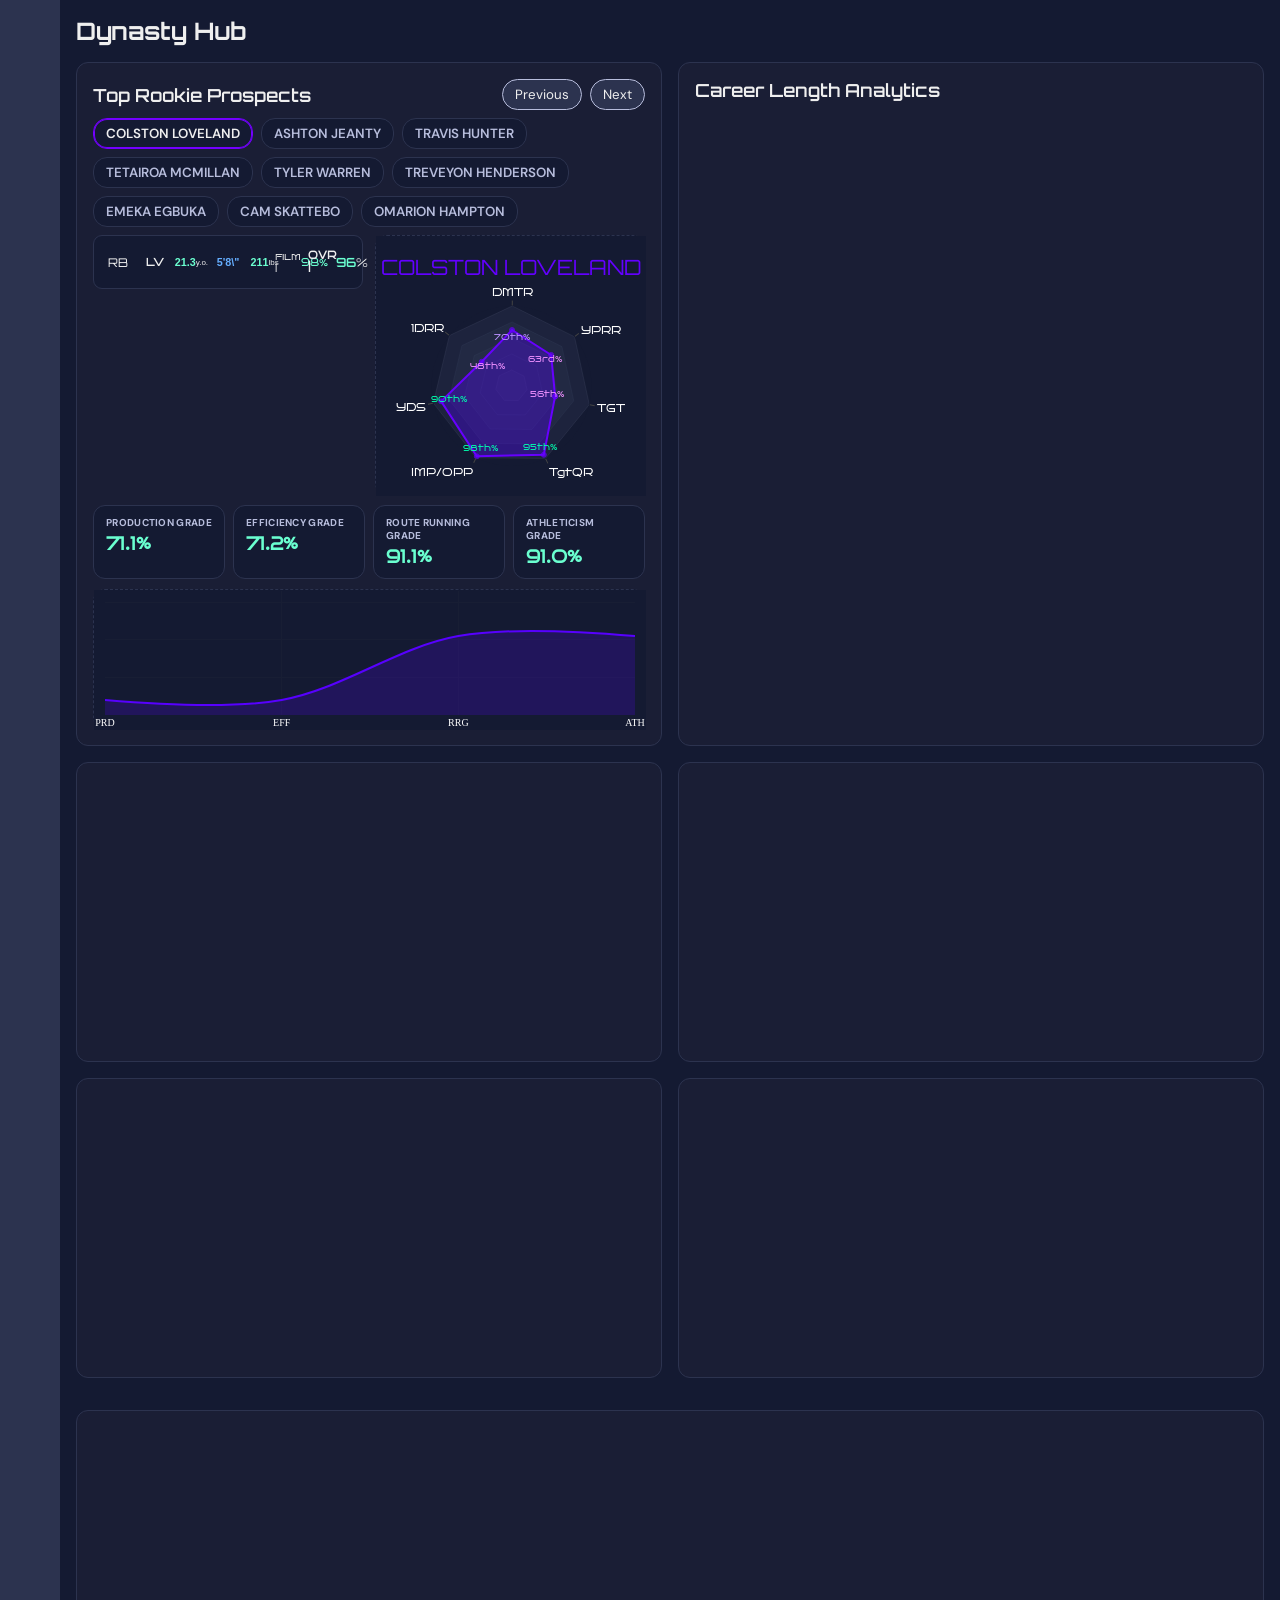
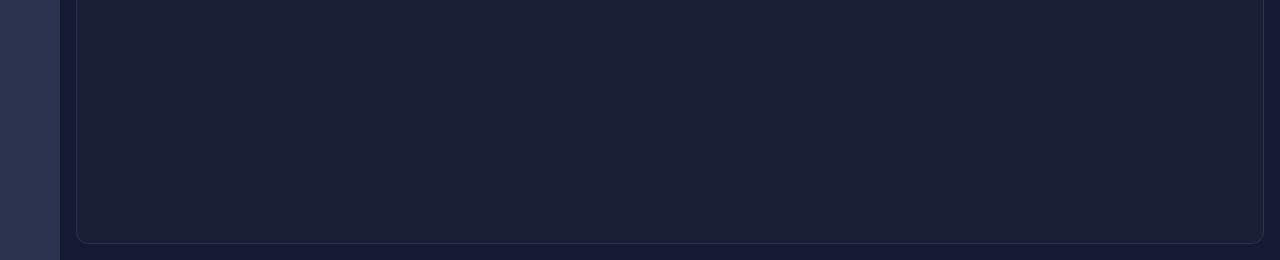
==== dynastyhub-home-rebuild/code/index.html @ ec9f7a8b "feat: add client-side homepage" ====
<!doctype html>
<html lang="en">
<head>
  <meta charset="utf-8" />
  <meta name="viewport" content="width=device-width, initial-scale=1" />
  <title>Dynasty Hub — Home</title>
  <link href="https://fonts.googleapis.com/css2?family=Orbitron:wght@600;700&family=Bruno+Ace&family=Syncopate:wght@400;700&family=DM+Sans:wght@400;500;700&family=Quicksand:wght@400;500;700&display=swap" rel="stylesheet">
  <link rel="stylesheet" href="./styles.css" />
  <script src="https://cdn.plot.ly/plotly-latest.min.js"></script>
</head>
<body>
  <noscript>Enable JavaScript.</noscript>
  <div id="app">
    <aside class="sidebar"></aside>
    <main class="main">
      <header class="header"><h1>Dynasty Hub</h1></header>
      <div class="top-row">
        <div class="panel prospects">
          <div class="panel-header">
            <h2>Top Rookie Prospects</h2>
            <div class="nav-buttons">
              <button id="prevBtn" class="nav-btn">Previous</button>
              <button id="nextBtn" class="nav-btn">Next</button>
            </div>
          </div>
          <div class="chips" id="chips"></div>
          <div class="mini-grid">
            <div id="miniTable"></div>
            <div id="radar" class="chart"></div>
          </div>
          <div id="statsRow" class="stats-row"></div>
          <div id="spark" class="chart spark"></div>
        </div>
        <div class="panel analytics">
          <div class="panel-header"><h2>Career Length Analytics</h2></div>
          <div class="embed-stack">
            <iframe id="embedSyop" class="embed" loading="lazy"></iframe>
            <iframe id="embedGauges" class="embed" loading="lazy"></iframe>
          </div>
        </div>
      </div>
      <div class="middle-grid">
        <div class="panel"><iframe id="embedChampionship" class="embed" loading="lazy"></iframe></div>
        <div class="panel"><iframe id="embedTop60" class="embed" loading="lazy"></iframe></div>
        <div class="panel"><iframe id="embedFlex" class="embed" loading="lazy"></iframe></div>
        <div class="panel"><iframe id="embedAllPos" class="embed" loading="lazy"></iframe></div>
      </div>
      <div class="panel full"><iframe id="embedHitRate" class="embed" loading="lazy"></iframe></div>
    </main>
  </div>
  <script type="module" src="./app.js"></script>
</body>
</html>
---- dynastyhub-home-rebuild/code/styles.css ----
:root {
  --color-canvas: #141a32;
  --color-surface: #1a1e35;
  --color-surface-secondary: #2c334f;
  --color-text: #efefef;
  --color-muted: #b7bddc;
  --color-accent: #7300ff;
  --color-info: #6bb0ff;
  --color-success: #6affd0;
  --color-danger: #ff0266;

  --radius-panel: 12px;
  --radius-chip: 14px;
  --radius-button: 18px;

  --font-heading: 'Orbitron', sans-serif;
  --font-display: 'Bruno Ace', sans-serif;
  --font-mono: 'Syncopate', sans-serif;
  --font-body: 'DM Sans', 'Quicksand', sans-serif;
}

* { box-sizing: border-box; }
body {
  margin: 0;
  background: var(--color-canvas);
  color: var(--color-text);
  font-family: var(--font-body);
}
#app {
  display: flex;
  min-height: 100vh;
}
.sidebar {
  width: 60px;
  background: var(--color-surface-secondary);
}
.main {
  flex: 1;
  padding: 16px;
  display: flex;
  flex-direction: column;
  gap: 16px;
}
.header h1 {
  margin: 0;
  font-family: var(--font-heading);
  font-size: 24px;
}
.top-row {
  display: grid;
  grid-template-columns: 1fr 1fr;
  gap: 16px;
}
.middle-grid {
  display: grid;
  grid-template-columns: 1fr 1fr;
  gap: 16px;
}
.panel {
  background: var(--color-surface);
  border: 1px solid var(--color-surface-secondary);
  border-radius: var(--radius-panel);
  padding: 16px;
  display: flex;
  flex-direction: column;
}
.panel.full {
  margin-top: 16px;
}
.panel-header {
  display: flex;
  justify-content: space-between;
  align-items: center;
  margin-bottom: 8px;
}
.panel-header h2 {
  margin: 0;
  font-family: var(--font-heading);
  font-size: 18px;
  font-weight: 600;
}
.chips {
  display: flex;
  flex-wrap: wrap;
  gap: 8px;
  margin-bottom: 8px;
}
.chip {
  background: var(--color-canvas);
  border: 1px solid var(--color-surface-secondary);
  border-radius: var(--radius-chip);
  padding: 6px 12px;
  color: var(--color-muted);
  font-family: var(--font-body);
  font-weight: 600;
  cursor: pointer;
}
.chip:hover,
.chip.active {
  border-color: var(--color-accent);
  color: var(--color-text);
  box-shadow: 0 0 0 1px var(--color-accent) inset;
}
.chip:focus-visible {
  outline: 2px solid var(--color-accent);
}
.mini-grid {
  display: grid;
  grid-template-columns: 1fr 1fr;
  gap: 12px;
}
.mini-table {
  display: grid;
  grid-template-columns: repeat(7, minmax(0, 1fr));
  gap: 4px;
  background: var(--color-canvas);
  border: 1px solid var(--color-surface-secondary);
  border-radius: 9px;
  padding: 8px;
  font-family: var(--font-heading);
  font-size: 12px;
}
.mini-table .cell {
  display: flex;
  align-items: center;
  justify-content: center;
  padding: 6px 4px;
}
.chart {
  background: var(--color-canvas);
  border: 1px dashed var(--color-surface-secondary);
  border-radius: var(--radius-panel);
  min-height: 260px;
}
.chart.spark {
  min-height: 140px;
}
.stats-row {
  display: grid;
  grid-template-columns: repeat(4, 1fr);
  gap: 8px;
  margin: 10px 0;
}
.stat-card {
  background: var(--color-canvas);
  border: 1px solid var(--color-surface-secondary);
  border-radius: var(--radius-panel);
  padding: 10px 12px;
  display: flex;
  flex-direction: column;
  gap: 4px;
}
.stat-title {
  font: 700 10px var(--font-body);
  color: var(--color-muted);
  letter-spacing: .03em;
}
.stat-value {
  font: 800 18px var(--font-display);
  color: var(--color-success);
}
.nav-buttons {
  display: flex;
  gap: 8px;
}
.nav-btn {
  background: var(--color-surface-secondary);
  border: 1px solid var(--color-muted);
  border-radius: var(--radius-button);
  padding: 6px 12px;
  color: var(--color-text);
  cursor: pointer;
  font-family: var(--font-body);
}
.nav-btn:hover {
  border-color: var(--color-accent);
}
.nav-btn:focus-visible {
  outline: 2px solid var(--color-accent);
}
.embed {
  width: 100%;
  height: 100%;
  border: 0;
  border-radius: var(--radius-panel);
}
.embed-stack {
  display: flex;
  flex-direction: column;
  gap: 12px;
  height: 100%;
}
.middle-grid .panel {
  height: 300px;
}
.panel.full .embed {
  height: 400px;
}

@media (max-width: 1100px) {
  .top-row,
  .middle-grid {
    grid-template-columns: 1fr;
  }
}
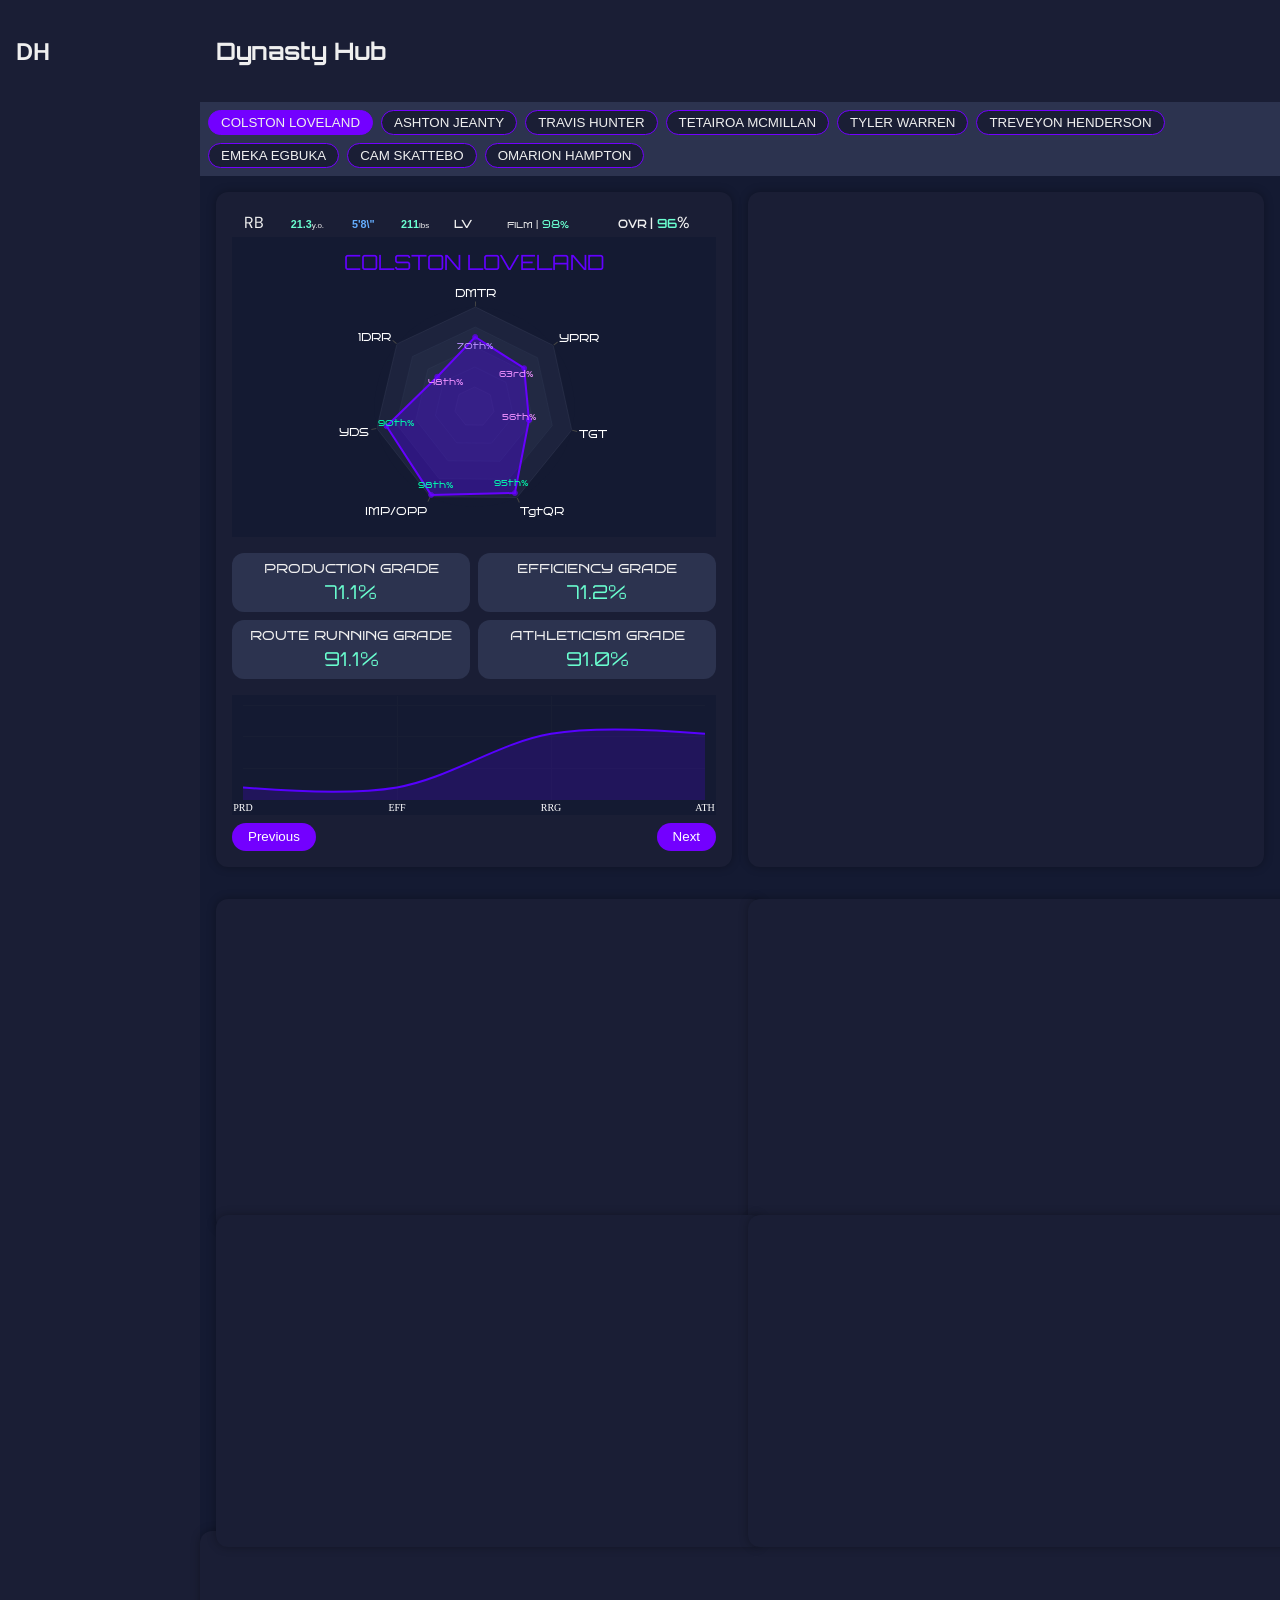
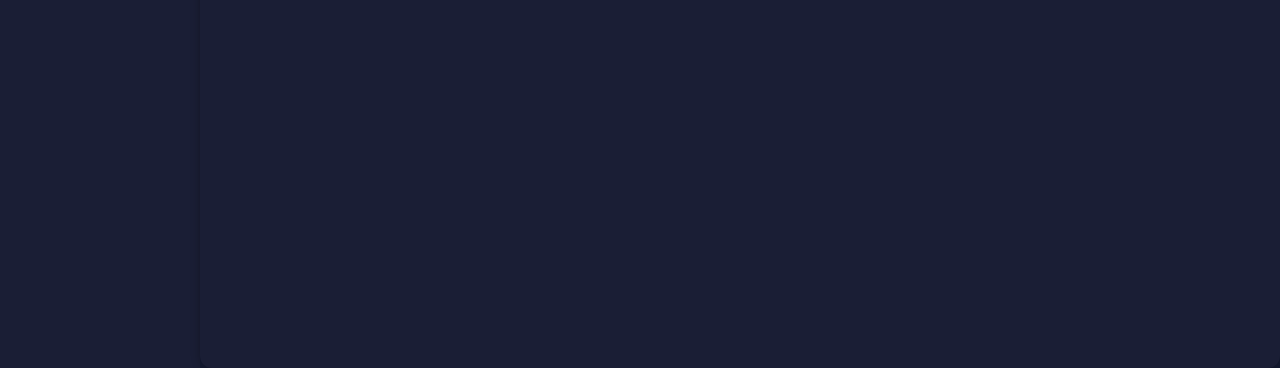
==== commit 9514b803: "feat: add client-only homepage" ====
--- a/dynastyhub-home-rebuild/code/index.html
+++ b/dynastyhub-home-rebuild/code/index.html
@@ -1,53 +1,67 @@
-<!doctype html>
+<!DOCTYPE html>
 <html lang="en">
 <head>
-  <meta charset="utf-8" />
-  <meta name="viewport" content="width=device-width, initial-scale=1" />
-  <title>Dynasty Hub — Home</title>
-  <link href="https://fonts.googleapis.com/css2?family=Orbitron:wght@600;700&family=Bruno+Ace&family=Syncopate:wght@400;700&family=DM+Sans:wght@400;500;700&family=Quicksand:wght@400;500;700&display=swap" rel="stylesheet">
-  <link rel="stylesheet" href="./styles.css" />
-  <script src="https://cdn.plot.ly/plotly-latest.min.js"></script>
+  <meta charset="UTF-8" />
+  <meta name="viewport" content="width=device-width, initial-scale=1.0" />
+  <title>Dynasty Hub Home</title>
+  <link rel="stylesheet" href="styles.css" />
+  <link href="https://fonts.googleapis.com/css2?family=Orbitron:wght@400;600&family=Bruno+Ace&family=Syncopate:wght@400;700&family=DM+Sans:wght@400;500;700&family=Quicksand:wght@400;500;700&display=swap" rel="stylesheet" />
+  <script src="https://cdn.plot.ly/plotly-2.24.1.min.js"></script>
 </head>
 <body>
-  <noscript>Enable JavaScript.</noscript>
-  <div id="app">
-    <aside class="sidebar"></aside>
+  <div class="app">
+    <aside class="sidebar">
+      <h1 class="logo">DH</h1>
+    </aside>
     <main class="main">
-      <header class="header"><h1>Dynasty Hub</h1></header>
-      <div class="top-row">
-        <div class="panel prospects">
-          <div class="panel-header">
-            <h2>Top Rookie Prospects</h2>
-            <div class="nav-buttons">
-              <button id="prevBtn" class="nav-btn">Previous</button>
-              <button id="nextBtn" class="nav-btn">Next</button>
+      <header class="header">
+        <h2>Dynasty Hub</h2>
+      </header>
+      <div class="chip-row" id="player-chips"></div>
+      <section class="top-row">
+        <div class="prospects-panel panel">
+          <div id="mini-table" class="mini-table"></div>
+          <div id="radar" class="chart radar"></div>
+          <div class="stat-cards">
+            <div class="stat-card">
+              <div class="stat-title">PRODUCTION GRADE</div>
+              <div class="stat-value" id="stat-production"></div>
+            </div>
+            <div class="stat-card">
+              <div class="stat-title">EFFICIENCY GRADE</div>
+              <div class="stat-value" id="stat-efficiency"></div>
+            </div>
+            <div class="stat-card">
+              <div class="stat-title" id="stat-metric3-title"></div>
+              <div class="stat-value" id="stat-metric3"></div>
+            </div>
+            <div class="stat-card">
+              <div class="stat-title">ATHLETICISM GRADE</div>
+              <div class="stat-value" id="stat-athleticism"></div>
             </div>
           </div>
-          <div class="chips" id="chips"></div>
-          <div class="mini-grid">
-            <div id="miniTable"></div>
-            <div id="radar" class="chart"></div>
-          </div>
-          <div id="statsRow" class="stats-row"></div>
-          <div id="spark" class="chart spark"></div>
-        </div>
-        <div class="panel analytics">
-          <div class="panel-header"><h2>Career Length Analytics</h2></div>
-          <div class="embed-stack">
-            <iframe id="embedSyop" class="embed" loading="lazy"></iframe>
-            <iframe id="embedGauges" class="embed" loading="lazy"></iframe>
+          <div id="sparkline" class="chart sparkline"></div>
+          <div class="nav-buttons">
+            <button id="prev">Previous</button>
+            <button id="next">Next</button>
           </div>
         </div>
-      </div>
-      <div class="middle-grid">
-        <div class="panel"><iframe id="embedChampionship" class="embed" loading="lazy"></iframe></div>
-        <div class="panel"><iframe id="embedTop60" class="embed" loading="lazy"></iframe></div>
-        <div class="panel"><iframe id="embedFlex" class="embed" loading="lazy"></iframe></div>
-        <div class="panel"><iframe id="embedAllPos" class="embed" loading="lazy"></iframe></div>
-      </div>
-      <div class="panel full"><iframe id="embedHitRate" class="embed" loading="lazy"></iframe></div>
+        <div class="analytics-panel panel">
+          <iframe id="embed-syop" class="embed" loading="lazy"></iframe>
+          <iframe id="embed-gauges" class="embed" loading="lazy"></iframe>
+        </div>
+      </section>
+      <section class="middle-grid">
+        <iframe id="embed-ownership" class="embed panel" loading="lazy"></iframe>
+        <iframe id="embed-top60" class="embed panel" loading="lazy"></iframe>
+        <iframe id="embed-flex" class="embed panel" loading="lazy"></iframe>
+        <iframe id="embed-ppr" class="embed panel" loading="lazy"></iframe>
+      </section>
+      <section class="bottom-embed panel">
+        <iframe id="embed-hit-rate" class="embed" loading="lazy"></iframe>
+      </section>
     </main>
   </div>
-  <script type="module" src="./app.js"></script>
+  <script src="app.js"></script>
 </body>
 </html>
--- a/dynastyhub-home-rebuild/code/styles.css
+++ b/dynastyhub-home-rebuild/code/styles.css
@@ -8,198 +8,190 @@
   --color-info: #6bb0ff;
   --color-success: #6affd0;
   --color-danger: #ff0266;
-
   --radius-panel: 12px;
   --radius-chip: 14px;
   --radius-button: 18px;
-
   --font-heading: 'Orbitron', sans-serif;
   --font-display: 'Bruno Ace', sans-serif;
   --font-mono: 'Syncopate', sans-serif;
   --font-body: 'DM Sans', 'Quicksand', sans-serif;
 }
 
-* { box-sizing: border-box; }
 body {
   margin: 0;
   background: var(--color-canvas);
   color: var(--color-text);
   font-family: var(--font-body);
 }
-#app {
-  display: flex;
+
+.app {
+  display: grid;
+  grid-template-columns: 200px 1fr;
   min-height: 100vh;
 }
+
 .sidebar {
-  width: 60px;
+  background: var(--color-surface);
+  padding: 1rem;
+}
+
+.header {
+  background: var(--color-surface);
+  padding: 1rem;
+  font-family: var(--font-heading);
+}
+
+.chip-row {
   background: var(--color-surface-secondary);
+  padding: 0.5rem;
+  display: flex;
+  flex-wrap: wrap;
+  gap: 0.5rem;
 }
-.main {
-  flex: 1;
-  padding: 16px;
-  display: flex;
-  flex-direction: column;
-  gap: 16px;
+
+.chip {
+  background: var(--color-surface);
+  border: 1px solid var(--color-accent);
+  border-radius: var(--radius-chip);
+  padding: 0.25rem 0.75rem;
+  color: var(--color-text);
+  font-family: var(--font-mono);
+  cursor: pointer;
 }
-.header h1 {
-  margin: 0;
-  font-family: var(--font-heading);
-  font-size: 24px;
+
+.chip.active {
+  background: var(--color-accent);
 }
+
 .top-row {
   display: grid;
   grid-template-columns: 1fr 1fr;
-  gap: 16px;
+  gap: 1rem;
+  padding: 1rem;
 }
+
+.panel {
+  background: var(--color-surface);
+  border-radius: var(--radius-panel);
+  padding: 1rem;
+  box-shadow: 0 0 10px rgba(0, 0, 0, 0.3);
+}
+
+.mini-table table {
+  width: 100%;
+  border-collapse: collapse;
+}
+
+.mini-table td {
+  padding: 0.25rem;
+  text-align: center;
+}
+
+.stat-cards {
+  display: grid;
+  grid-template-columns: repeat(2, 1fr);
+  gap: 0.5rem;
+  margin-top: 1rem;
+}
+
+.stat-card {
+  background: var(--color-surface-secondary);
+  border-radius: var(--radius-panel);
+  padding: 0.5rem;
+  text-align: center;
+}
+
+.stat-title {
+  font-family: var(--font-display);
+  font-size: 0.8rem;
+  margin-bottom: 0.25rem;
+}
+
+.stat-value {
+  font-family: var(--font-heading);
+  font-size: 1.2rem;
+  color: var(--color-success);
+}
+
+.chart {
+  width: 100%;
+}
+
+.radar {
+  height: 300px;
+}
+
+.sparkline {
+  height: 120px;
+  margin-top: 1rem;
+}
+
+.nav-buttons {
+  display: flex;
+  justify-content: space-between;
+  margin-top: 0.5rem;
+}
+
+button {
+  background: var(--color-accent);
+  color: #fff;
+  border: none;
+  border-radius: var(--radius-button);
+  padding: 0.4rem 1rem;
+  font-family: var(--font-mono);
+  cursor: pointer;
+}
+
+button:hover {
+  filter: brightness(1.2);
+}
+
+.analytics-panel {
+  display: flex;
+  flex-direction: column;
+  gap: 1rem;
+}
+
+.analytics-panel .embed {
+  flex: 1;
+  min-height: 200px;
+}
+
 .middle-grid {
+  padding: 1rem;
   display: grid;
   grid-template-columns: 1fr 1fr;
-  gap: 16px;
+  grid-template-rows: repeat(2, 300px);
+  gap: 1rem;
 }
-.panel {
-  background: var(--color-surface);
-  border: 1px solid var(--color-surface-secondary);
-  border-radius: var(--radius-panel);
-  padding: 16px;
-  display: flex;
-  flex-direction: column;
-}
-.panel.full {
-  margin-top: 16px;
-}
-.panel-header {
-  display: flex;
-  justify-content: space-between;
-  align-items: center;
-  margin-bottom: 8px;
-}
-.panel-header h2 {
-  margin: 0;
-  font-family: var(--font-heading);
-  font-size: 18px;
-  font-weight: 600;
-}
-.chips {
-  display: flex;
-  flex-wrap: wrap;
-  gap: 8px;
-  margin-bottom: 8px;
-}
-.chip {
-  background: var(--color-canvas);
-  border: 1px solid var(--color-surface-secondary);
-  border-radius: var(--radius-chip);
-  padding: 6px 12px;
-  color: var(--color-muted);
-  font-family: var(--font-body);
-  font-weight: 600;
-  cursor: pointer;
-}
-.chip:hover,
-.chip.active {
-  border-color: var(--color-accent);
-  color: var(--color-text);
-  box-shadow: 0 0 0 1px var(--color-accent) inset;
-}
-.chip:focus-visible {
-  outline: 2px solid var(--color-accent);
-}
-.mini-grid {
-  display: grid;
-  grid-template-columns: 1fr 1fr;
-  gap: 12px;
-}
-.mini-table {
-  display: grid;
-  grid-template-columns: repeat(7, minmax(0, 1fr));
-  gap: 4px;
-  background: var(--color-canvas);
-  border: 1px solid var(--color-surface-secondary);
-  border-radius: 9px;
-  padding: 8px;
-  font-family: var(--font-heading);
-  font-size: 12px;
-}
-.mini-table .cell {
-  display: flex;
-  align-items: center;
-  justify-content: center;
-  padding: 6px 4px;
-}
-.chart {
-  background: var(--color-canvas);
-  border: 1px dashed var(--color-surface-secondary);
-  border-radius: var(--radius-panel);
-  min-height: 260px;
-}
-.chart.spark {
-  min-height: 140px;
-}
-.stats-row {
-  display: grid;
-  grid-template-columns: repeat(4, 1fr);
-  gap: 8px;
-  margin: 10px 0;
-}
-.stat-card {
-  background: var(--color-canvas);
-  border: 1px solid var(--color-surface-secondary);
-  border-radius: var(--radius-panel);
-  padding: 10px 12px;
-  display: flex;
-  flex-direction: column;
-  gap: 4px;
-}
-.stat-title {
-  font: 700 10px var(--font-body);
-  color: var(--color-muted);
-  letter-spacing: .03em;
-}
-.stat-value {
-  font: 800 18px var(--font-display);
-  color: var(--color-success);
-}
-.nav-buttons {
-  display: flex;
-  gap: 8px;
-}
-.nav-btn {
-  background: var(--color-surface-secondary);
-  border: 1px solid var(--color-muted);
-  border-radius: var(--radius-button);
-  padding: 6px 12px;
-  color: var(--color-text);
-  cursor: pointer;
-  font-family: var(--font-body);
-}
-.nav-btn:hover {
-  border-color: var(--color-accent);
-}
-.nav-btn:focus-visible {
-  outline: 2px solid var(--color-accent);
-}
+
 .embed {
   width: 100%;
   height: 100%;
   border: 0;
   border-radius: var(--radius-panel);
 }
-.embed-stack {
-  display: flex;
-  flex-direction: column;
-  gap: 12px;
-  height: 100%;
+
+.bottom-embed {
+  padding: 1rem;
 }
-.middle-grid .panel {
-  height: 300px;
-}
-.panel.full .embed {
+
+.bottom-embed .embed {
   height: 400px;
 }
 
-@media (max-width: 1100px) {
-  .top-row,
+@media (max-width: 1200px) {
+  .app {
+    grid-template-columns: 1fr;
+  }
+  .sidebar {
+    display: none;
+  }
+  .top-row {
+    grid-template-columns: 1fr;
+  }
   .middle-grid {
     grid-template-columns: 1fr;
+    grid-template-rows: repeat(4, 300px);
   }
 }
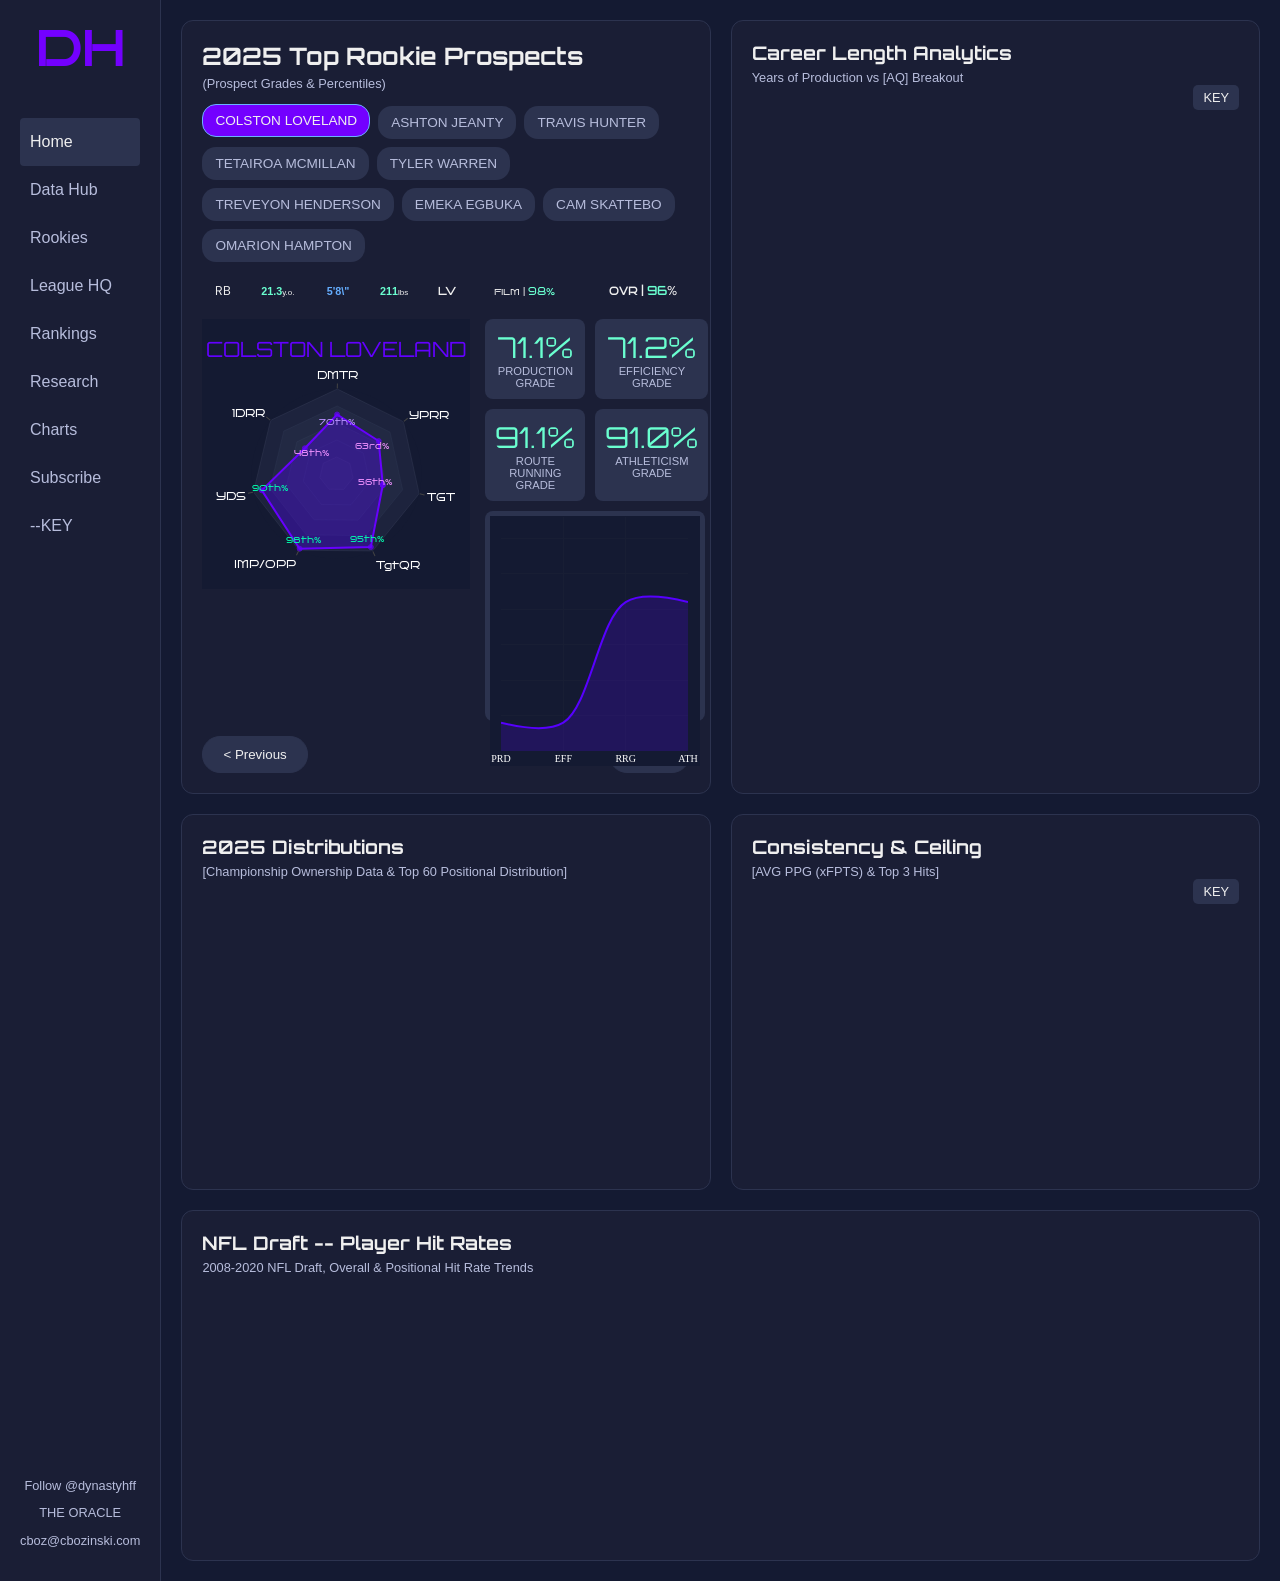
==== commit 178ebe19: "Rebuild Retool homepage as a client-only web app This commit introduces a new, standalone web applic" ====
--- a/dynastyhub-home-rebuild/code/index.html
+++ b/dynastyhub-home-rebuild/code/index.html
@@ -1,67 +1,119 @@
 <!DOCTYPE html>
 <html lang="en">
 <head>
-  <meta charset="UTF-8" />
-  <meta name="viewport" content="width=device-width, initial-scale=1.0" />
-  <title>Dynasty Hub Home</title>
-  <link rel="stylesheet" href="styles.css" />
-  <link href="https://fonts.googleapis.com/css2?family=Orbitron:wght@400;600&family=Bruno+Ace&family=Syncopate:wght@400;700&family=DM+Sans:wght@400;500;700&family=Quicksand:wght@400;500;700&display=swap" rel="stylesheet" />
-  <script src="https://cdn.plot.ly/plotly-2.24.1.min.js"></script>
+    <meta charset="UTF-8">
+    <meta name="viewport" content="width=device-width, initial-scale=1.0">
+    <title>Dynasty Hub Home</title>
+    <link rel="stylesheet" href="styles.css">
+    <script src="https://cdn.plot.ly/plotly-latest.min.js"></script>
+    <link href="https://fonts.googleapis.com/css2?family=Orbitron:wght@400;600;800&family=Bruno+Ace&family=Syncopate:wght@400;700&family=DM+Sans&family=Quicksand&display=swap" rel="stylesheet">
 </head>
 <body>
-  <div class="app">
-    <aside class="sidebar">
-      <h1 class="logo">DH</h1>
-    </aside>
-    <main class="main">
-      <header class="header">
-        <h2>Dynasty Hub</h2>
-      </header>
-      <div class="chip-row" id="player-chips"></div>
-      <section class="top-row">
-        <div class="prospects-panel panel">
-          <div id="mini-table" class="mini-table"></div>
-          <div id="radar" class="chart radar"></div>
-          <div class="stat-cards">
-            <div class="stat-card">
-              <div class="stat-title">PRODUCTION GRADE</div>
-              <div class="stat-value" id="stat-production"></div>
+    <div class="container">
+        <nav class="sidebar">
+            <div class="logo">
+                <h1>DH</h1>
             </div>
-            <div class="stat-card">
-              <div class="stat-title">EFFICIENCY GRADE</div>
-              <div class="stat-value" id="stat-efficiency"></div>
+            <ul>
+                <li><a href="#" class="active">Home</a></li>
+                <li><a href="#">Data Hub</a></li>
+                <li><a href="#">Rookies</a></li>
+                <li><a href="#">League HQ</a></li>
+                <li><a href="#">Rankings</a></li>
+                <li><a href="#">Research</a></li>
+                <li><a href="#">Charts</a></li>
+                <li><a href="#">Subscribe</a></li>
+                <li><a href="#">--KEY</a></li>
+            </ul>
+            <div class="socials">
+                <p>Follow @dynastyhff</p>
+                <p>THE ORACLE</p>
+                <p>cboz@cbozinski.com</p>
             </div>
-            <div class="stat-card">
-              <div class="stat-title" id="stat-metric3-title"></div>
-              <div class="stat-value" id="stat-metric3"></div>
+        </nav>
+        <main class="main-content">
+            <header class="header">
+                 <!-- Header is minimal based on screenshots -->
+            </header>
+            <div class="grid-container">
+                <section class="panel top-left-panel">
+                    <div class="panel-header">
+                        <h2>2025 Top Rookie Prospects</h2>
+                        <p>(Prospect Grades & Percentiles)</p>
+                    </div>
+                    <div class="chips-container" id="chips-container">
+                        <!-- Player chips will be inserted here by JavaScript -->
+                    </div>
+                    <div class="player-details-grid">
+                        <div class="player-info-table-container">
+                            <table class="player-info-table" id="player-info-table">
+                                <!-- Player table will be inserted here -->
+                            </table>
+                        </div>
+                        <div class="radar-chart-container">
+                            <div id="radar-chart"></div>
+                        </div>
+                        <div class="stats-container" id="stats-container">
+                            <div class="stat-cards" id="stat-cards">
+                                <!-- Stat cards will be inserted here -->
+                            </div>
+                             <div class="sparkline-chart-container">
+                                <div id="sparkline-chart"></div>
+                            </div>
+                        </div>
+                    </div>
+                    <div class="panel-footer">
+                        <button id="prev-button">&lt; Previous</button>
+                        <button id="next-button">Next &gt;</button>
+                    </div>
+                </section>
+
+                <section class="panel top-right-panel">
+                    <div class="panel-header">
+                        <h3>Career Length Analytics</h3>
+                        <p>Years of Production vs [AQ] Breakout</p>
+                        <div class="key">KEY</div>
+                    </div>
+                    <div class="iframe-container-top-right">
+                        <iframe id="syop-chart" src="" frameborder="0" scrolling="no"></iframe>
+                        <iframe id="position-average-chart" src="" frameborder="0" scrolling="no"></iframe>
+                    </div>
+                </section>
+
+                <section class="panel middle-left-panel">
+                     <div class="panel-header">
+                        <h3>2025 Distributions</h3>
+                        <p>[Championship Ownership Data & Top 60 Positional Distribution]</p>
+                     </div>
+                    <div class="iframe-container">
+                        <iframe id="championship-chart" src="" frameborder="0" scrolling="no"></iframe>
+                    </div>
+                </section>
+
+                <section class="panel middle-right-panel">
+                     <div class="panel-header">
+                        <h3>Consistency &amp; Ceiling</h3>
+                         <p>[AVG PPG (xFPTS) &amp; Top 3 Hits]</p>
+                         <div class="key">KEY</div>
+                    </div>
+                    <div class="iframe-container-grid">
+                        <iframe id="flex-top20-chart" src="" frameborder="0" scrolling="no"></iframe>
+                        <iframe id="all-pos-ppr-chart" src="" frameborder="0" scrolling="no"></iframe>
+                    </div>
+                </section>
+
+                <section class="panel full-width-panel">
+                     <div class="panel-header">
+                        <h3>NFL Draft -- Player Hit Rates</h3>
+                        <p>2008-2020 NFL Draft, Overall & Positional Hit Rate Trends</p>
+                    </div>
+                    <div class="iframe-container">
+                        <iframe id="hit-rate-chart" src="" frameborder="0" scrolling="no"></iframe>
+                    </div>
+                </section>
             </div>
-            <div class="stat-card">
-              <div class="stat-title">ATHLETICISM GRADE</div>
-              <div class="stat-value" id="stat-athleticism"></div>
-            </div>
-          </div>
-          <div id="sparkline" class="chart sparkline"></div>
-          <div class="nav-buttons">
-            <button id="prev">Previous</button>
-            <button id="next">Next</button>
-          </div>
-        </div>
-        <div class="analytics-panel panel">
-          <iframe id="embed-syop" class="embed" loading="lazy"></iframe>
-          <iframe id="embed-gauges" class="embed" loading="lazy"></iframe>
-        </div>
-      </section>
-      <section class="middle-grid">
-        <iframe id="embed-ownership" class="embed panel" loading="lazy"></iframe>
-        <iframe id="embed-top60" class="embed panel" loading="lazy"></iframe>
-        <iframe id="embed-flex" class="embed panel" loading="lazy"></iframe>
-        <iframe id="embed-ppr" class="embed panel" loading="lazy"></iframe>
-      </section>
-      <section class="bottom-embed panel">
-        <iframe id="embed-hit-rate" class="embed" loading="lazy"></iframe>
-      </section>
-    </main>
-  </div>
-  <script src="app.js"></script>
+        </main>
+    </div>
+    <script src="app.js"></script>
 </body>
 </html>
--- a/dynastyhub-home-rebuild/code/styles.css
+++ b/dynastyhub-home-rebuild/code/styles.css
@@ -1,197 +1,295 @@
+/* /code/styles.css */
+
+/* 1. Root Variables from tokens.json */
 :root {
-  --color-canvas: #141a32;
-  --color-surface: #1a1e35;
-  --color-surface-secondary: #2c334f;
-  --color-text: #efefef;
-  --color-muted: #b7bddc;
-  --color-accent: #7300ff;
-  --color-info: #6bb0ff;
-  --color-success: #6affd0;
-  --color-danger: #ff0266;
-  --radius-panel: 12px;
-  --radius-chip: 14px;
-  --radius-button: 18px;
-  --font-heading: 'Orbitron', sans-serif;
-  --font-display: 'Bruno Ace', sans-serif;
-  --font-mono: 'Syncopate', sans-serif;
-  --font-body: 'DM Sans', 'Quicksand', sans-serif;
-}
-
+    --color-canvas: #141a32;
+    --color-surface: #1a1e35;
+    --color-surface-secondary: #2c334f;
+    --color-text: #efefef;
+    --color-muted: #b7bddc;
+    --color-accent: #7300ff;
+    --color-info: #6bb0ff;
+    --color-success: #6affd0;
+    --color-danger: #ff0266;
+
+    --radius-panel: 12px;
+    --radius-chip: 14px;
+    --radius-button: 18px;
+
+    --font-heading: 'Orbitron', sans-serif;
+    --font-display: 'Bruno Ace', sans-serif;
+    --font-mono: 'Syncopate', sans-serif;
+    --font-body: 'DM Sans', 'Quicksand', sans-serif;
+}
+
+/* 2. General Body Styles */
 body {
-  margin: 0;
-  background: var(--color-canvas);
-  color: var(--color-text);
-  font-family: var(--font-body);
-}
-
-.app {
-  display: grid;
-  grid-template-columns: 200px 1fr;
-  min-height: 100vh;
+    background-color: var(--color-canvas);
+    color: var(--color-text);
+    font-family: var(--font-body);
+    margin: 0;
+    overflow-x: hidden;
+}
+
+/* 3. Layout Styles */
+.container {
+    display: flex;
+    min-height: 100vh;
 }
 
 .sidebar {
-  background: var(--color-surface);
-  padding: 1rem;
-}
-
-.header {
-  background: var(--color-surface);
-  padding: 1rem;
-  font-family: var(--font-heading);
-}
-
-.chip-row {
-  background: var(--color-surface-secondary);
-  padding: 0.5rem;
-  display: flex;
-  flex-wrap: wrap;
-  gap: 0.5rem;
+    width: 240px;
+    background-color: var(--color-surface);
+    padding: 20px;
+    display: flex;
+    flex-direction: column;
+    border-right: 1px solid var(--color-surface-secondary);
+}
+
+.main-content {
+    flex-grow: 1;
+    padding: 20px;
+}
+
+/* 4. Panel Styles */
+.panel {
+    background-color: var(--color-surface);
+    border-radius: var(--radius-panel);
+    border: 1px solid var(--color-surface-secondary);
+    padding: 20px;
+    display: flex;
+    flex-direction: column;
+}
+
+.panel-header {
+    margin-bottom: 15px;
+}
+
+.panel-header h2, .panel-header h3 {
+    font-family: var(--font-heading);
+    margin: 0 0 5px 0;
+    color: var(--color-text);
+}
+
+.panel-header p {
+    font-family: var(--font-mono);
+    color: var(--color-muted);
+    font-size: 0.8em;
+    margin: 0;
+}
+
+.panel-header .key {
+    background-color: var(--color-surface-secondary);
+    color: var(--color-text);
+    padding: 5px 10px;
+    border-radius: 5px;
+    font-family: var(--font-mono);
+    font-size: 0.8em;
+    float: right;
+}
+
+
+/* 5. Grid Container Styles */
+.grid-container {
+    display: grid;
+    grid-template-columns: 1fr 1fr;
+    grid-auto-rows: min-content;
+    gap: 20px;
+    width: 100%;
+}
+
+.top-left-panel { grid-area: 1 / 1 / 2 / 2; }
+.top-right-panel { grid-area: 1 / 2 / 2 / 3; }
+.middle-left-panel { grid-area: 2 / 1 / 3 / 2; }
+.middle-right-panel { grid-area: 2 / 2 / 3 / 3; }
+.full-width-panel { grid-area: 3 / 1 / 4 / 3; }
+
+
+/* 6. Sidebar Styles */
+.sidebar .logo {
+    text-align: center;
+    margin-bottom: 40px;
+}
+
+.sidebar .logo h1 {
+    font-family: var(--font-display);
+    color: var(--color-accent);
+    font-size: 3em;
+    margin: 0;
+}
+
+.sidebar ul {
+    list-style: none;
+    padding: 0;
+    margin: 0;
+    flex-grow: 1;
+}
+
+.sidebar ul li a {
+    color: var(--color-muted);
+    text-decoration: none;
+    font-family: var(--font-mono);
+    display: block;
+    padding: 15px 10px;
+    border-radius: 4px;
+    transition: background-color 0.3s, color 0.3s;
+}
+
+.sidebar ul li a.active, .sidebar ul li a:hover {
+    color: var(--color-text);
+    background-color: var(--color-surface-secondary);
+}
+
+.sidebar .socials {
+    font-family: var(--font-mono);
+    font-size: 0.8em;
+    color: var(--color-muted);
+    text-align: center;
+}
+
+/* 7. Top-Left Panel Styles */
+.chips-container {
+    display: flex;
+    flex-wrap: wrap;
+    gap: 8px;
+    margin-bottom: 15px;
 }
 
 .chip {
-  background: var(--color-surface);
-  border: 1px solid var(--color-accent);
-  border-radius: var(--radius-chip);
-  padding: 0.25rem 0.75rem;
-  color: var(--color-text);
-  font-family: var(--font-mono);
-  cursor: pointer;
-}
-
-.chip.active {
-  background: var(--color-accent);
-}
-
-.top-row {
-  display: grid;
-  grid-template-columns: 1fr 1fr;
-  gap: 1rem;
-  padding: 1rem;
-}
-
-.panel {
-  background: var(--color-surface);
-  border-radius: var(--radius-panel);
-  padding: 1rem;
-  box-shadow: 0 0 10px rgba(0, 0, 0, 0.3);
-}
-
-.mini-table table {
-  width: 100%;
-  border-collapse: collapse;
-}
-
-.mini-table td {
-  padding: 0.25rem;
-  text-align: center;
+    background-color: var(--color-surface-secondary);
+    color: var(--color-muted);
+    padding: 8px 12px;
+    border-radius: var(--radius-chip);
+    cursor: pointer;
+    transition: all 0.2s ease-in-out;
+    font-family: var(--font-mono);
+    font-size: 0.85em;
+    border: 1px solid transparent;
+}
+
+.chip.active, .chip:hover {
+    background-color: var(--color-accent);
+    color: var(--color-text);
+    border-color: var(--color-info);
+    transform: translateY(-2px);
+}
+
+.player-details-grid {
+    display: grid;
+    grid-template-columns: 55% 45%;
+    grid-template-rows: auto 1fr;
+    gap: 15px;
+    flex-grow: 1;
+}
+
+.player-info-table-container {
+    grid-column: 1 / 3;
+}
+
+.player-info-table {
+    width: 100%;
+    border-collapse: collapse;
+    font-size: 0.8em;
+}
+
+.player-info-table td {
+    padding: 5px;
+    text-align: center;
+    white-space: nowrap;
+}
+
+.radar-chart-container {
+    grid-column: 1 / 2;
+    grid-row: 2 / 3;
+}
+
+.stats-container {
+    grid-column: 2 / 3;
+    grid-row: 2 / 3;
+    display: flex;
+    flex-direction: column;
+    gap: 10px;
 }
 
 .stat-cards {
-  display: grid;
-  grid-template-columns: repeat(2, 1fr);
-  gap: 0.5rem;
-  margin-top: 1rem;
+    display: grid;
+    grid-template-columns: 1fr 1fr;
+    gap: 10px;
 }
 
 .stat-card {
-  background: var(--color-surface-secondary);
-  border-radius: var(--radius-panel);
-  padding: 0.5rem;
-  text-align: center;
-}
-
-.stat-title {
-  font-family: var(--font-display);
-  font-size: 0.8rem;
-  margin-bottom: 0.25rem;
-}
-
-.stat-value {
-  font-family: var(--font-heading);
-  font-size: 1.2rem;
-  color: var(--color-success);
-}
-
-.chart {
-  width: 100%;
-}
-
-.radar {
-  height: 300px;
-}
-
-.sparkline {
-  height: 120px;
-  margin-top: 1rem;
-}
-
-.nav-buttons {
-  display: flex;
-  justify-content: space-between;
-  margin-top: 0.5rem;
-}
-
-button {
-  background: var(--color-accent);
-  color: #fff;
-  border: none;
-  border-radius: var(--radius-button);
-  padding: 0.4rem 1rem;
-  font-family: var(--font-mono);
-  cursor: pointer;
-}
-
-button:hover {
-  filter: brightness(1.2);
-}
-
-.analytics-panel {
-  display: flex;
-  flex-direction: column;
-  gap: 1rem;
-}
-
-.analytics-panel .embed {
-  flex: 1;
-  min-height: 200px;
-}
-
-.middle-grid {
-  padding: 1rem;
-  display: grid;
-  grid-template-columns: 1fr 1fr;
-  grid-template-rows: repeat(2, 300px);
-  gap: 1rem;
-}
-
-.embed {
-  width: 100%;
-  height: 100%;
-  border: 0;
-  border-radius: var(--radius-panel);
-}
-
-.bottom-embed {
-  padding: 1rem;
-}
-
-.bottom-embed .embed {
-  height: 400px;
-}
-
-@media (max-width: 1200px) {
-  .app {
-    grid-template-columns: 1fr;
-  }
-  .sidebar {
-    display: none;
-  }
-  .top-row {
-    grid-template-columns: 1fr;
-  }
-  .middle-grid {
-    grid-template-columns: 1fr;
-    grid-template-rows: repeat(4, 300px);
-  }
-}
+    background-color: var(--color-surface-secondary);
+    padding: 10px;
+    border-radius: 8px;
+    text-align: center;
+}
+
+.stat-card .value {
+    font-family: var(--font-heading);
+    font-size: 1.8em;
+    color: var(--color-success);
+}
+
+.stat-card .label {
+    font-family: var(--font-mono);
+    font-size: 0.7em;
+    color: var(--color-muted);
+    text-transform: uppercase;
+}
+
+.sparkline-chart-container {
+    background-color: var(--color-surface-secondary);
+    border-radius: 8px;
+    padding: 5px;
+    flex-grow: 1;
+}
+
+.panel-footer {
+    display: flex;
+    justify-content: space-between;
+    margin-top: 15px;
+}
+
+.panel-footer button {
+    background-color: var(--color-surface-secondary);
+    color: var(--color-text);
+    border: 1px solid var(--color-surface-secondary);
+    padding: 10px 20px;
+    border-radius: var(--radius-button);
+    cursor: pointer;
+    font-family: var(--font-mono);
+    transition: all 0.2s ease-in-out;
+}
+
+.panel-footer button:hover {
+    background-color: var(--color-accent);
+    border-color: var(--color-info);
+}
+
+/* 8. Iframe Panel Styles */
+.iframe-container, .iframe-container-top-right, .iframe-container-grid {
+    flex-grow: 1;
+    display: flex;
+    flex-direction: column;
+    gap: 15px;
+}
+
+.iframe-container-grid {
+    display: grid;
+    grid-template-columns: 1fr 1fr;
+    gap: 15px;
+}
+
+.iframe-container iframe, .iframe-container-top-right iframe, .iframe-container-grid iframe {
+    width: 100%;
+    height: 100%;
+    border-radius: 8px;
+    min-height: 250px;
+}
+
+/* Make charts responsive */
+#radar-chart, #sparkline-chart {
+    width: 100%;
+    height: 100%;
+    min-height: 200px;
+}
